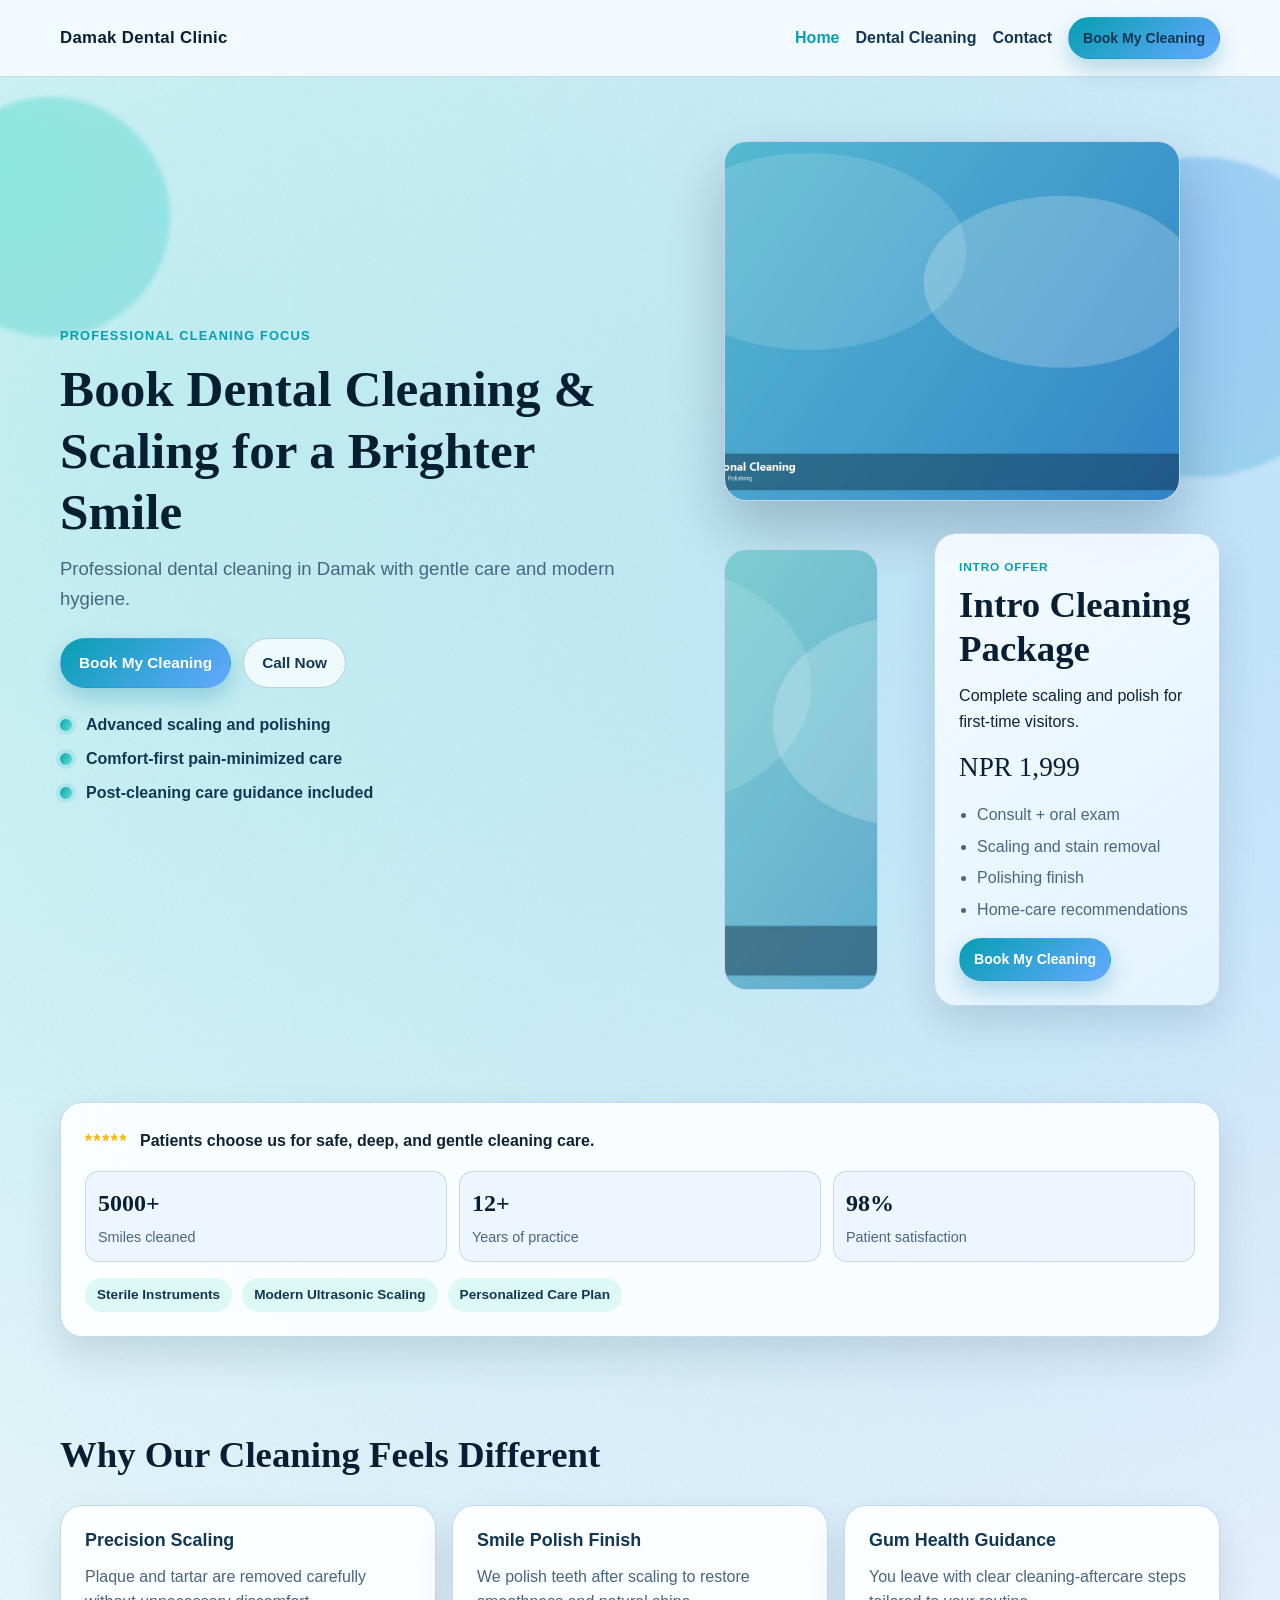
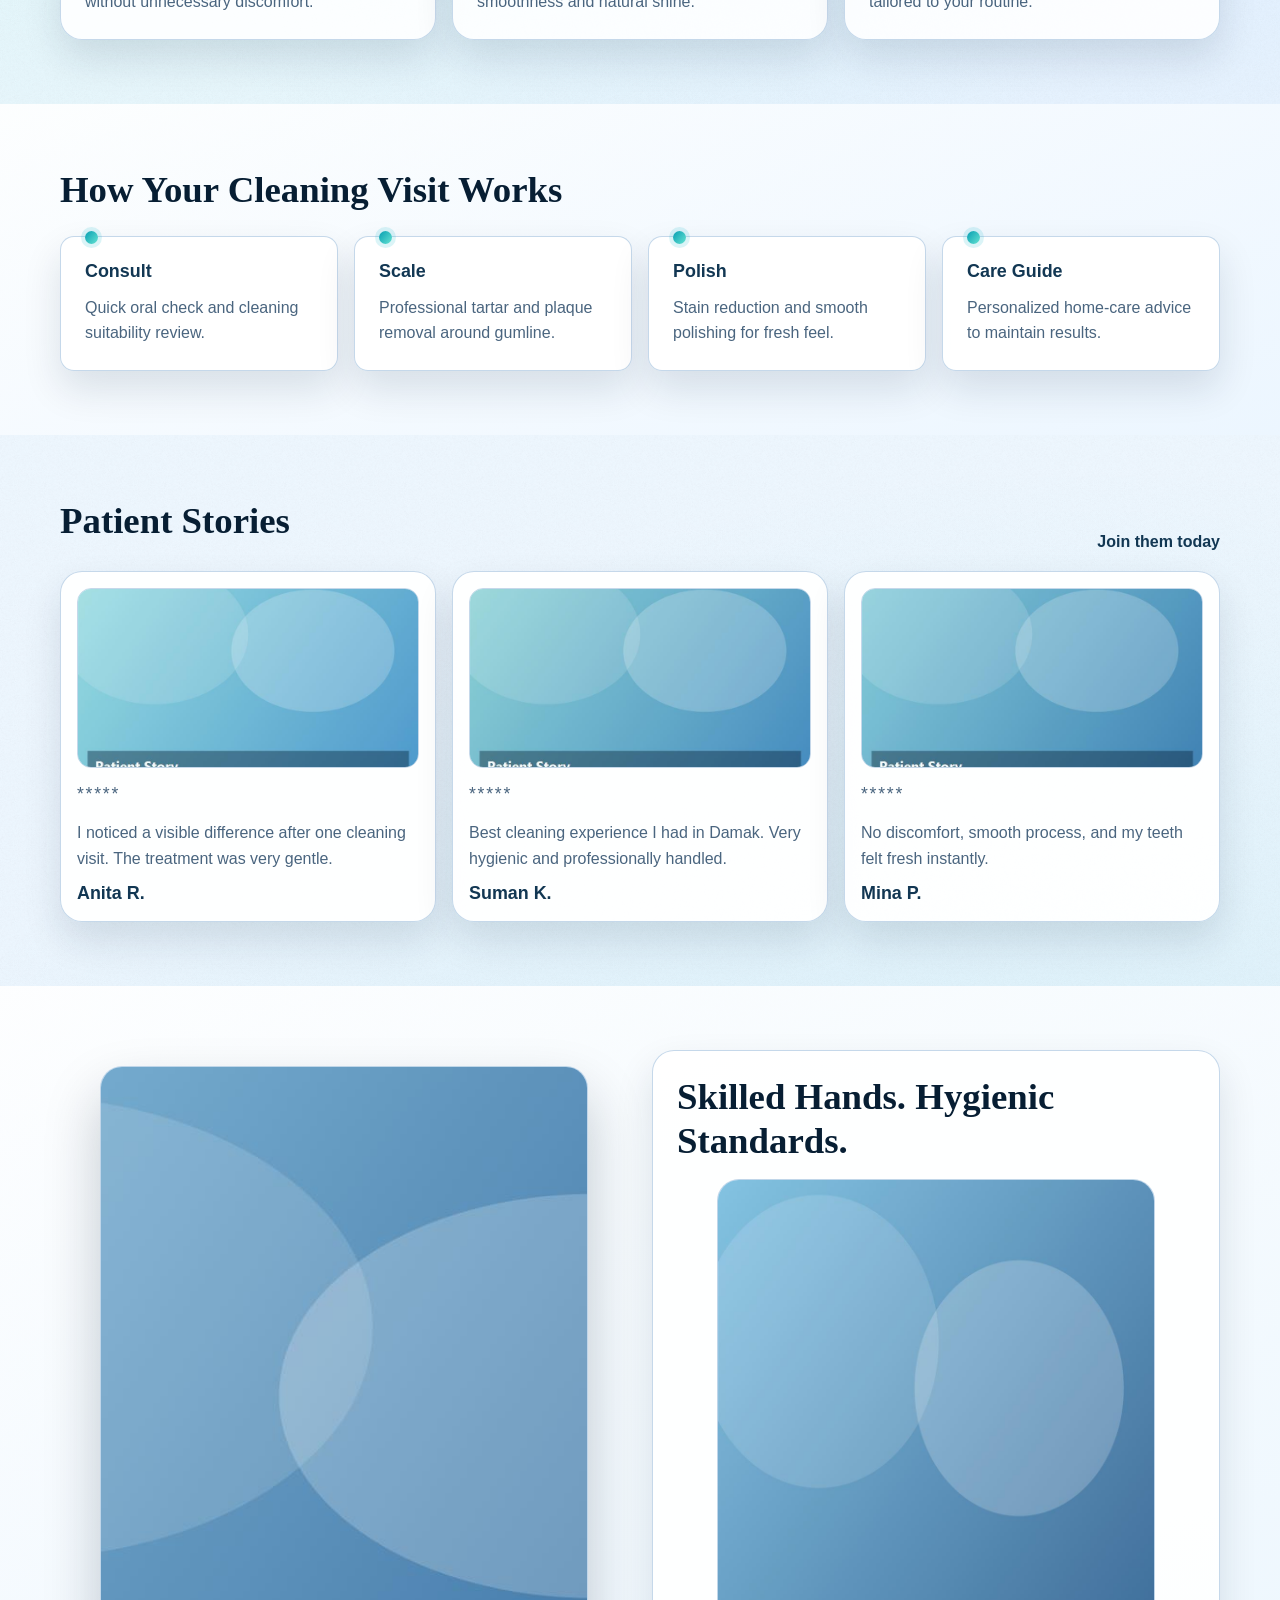
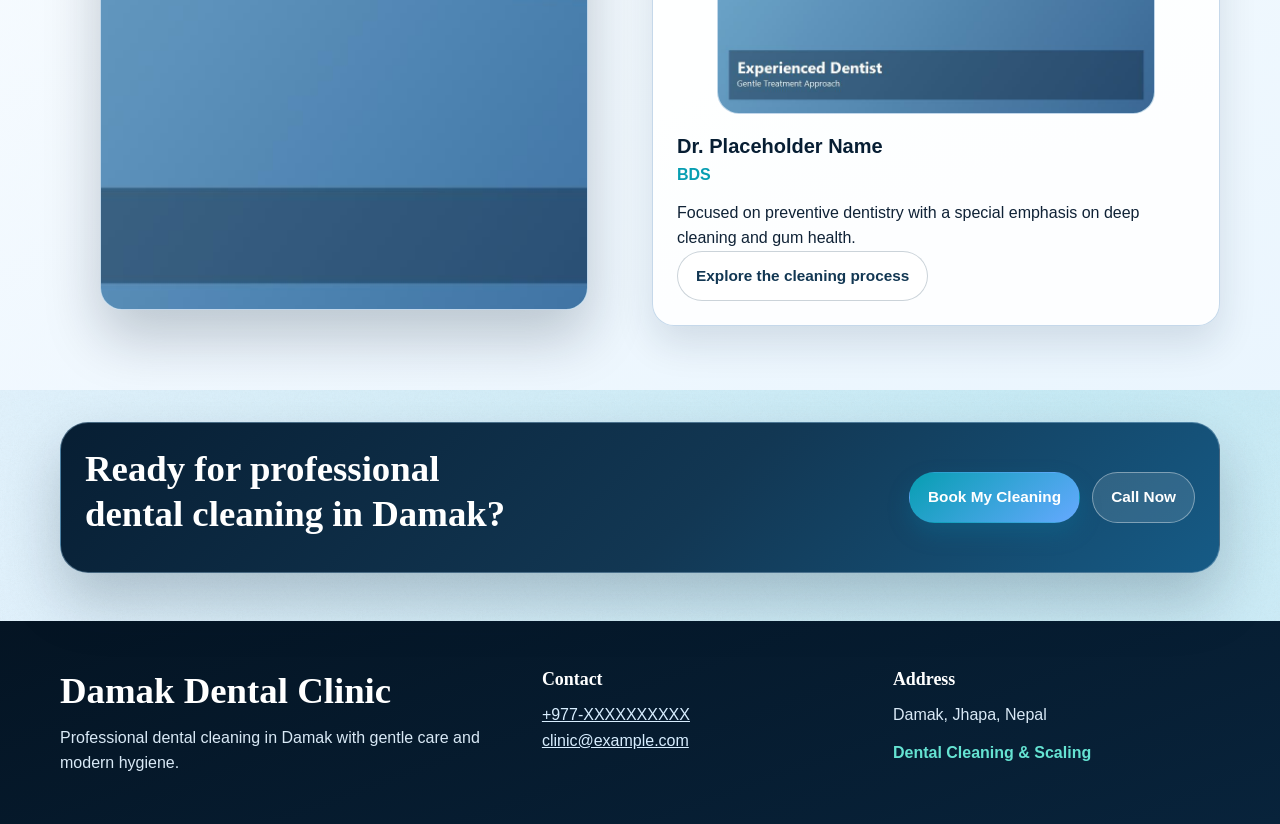
==== index.html @ 348a1a47 "Initial dental cleaning site" ====
<!doctype html>
<html lang="en">
<head>
  <meta charset="UTF-8" />
  <meta name="viewport" content="width=device-width, initial-scale=1.0" />
  <title>Dental Cleaning in Damak | Damak Dental Clinic</title>
  <meta name="description" content="Book professional dental cleaning in Damak. Damak Dental Clinic provides gentle scaling and polishing for a brighter, healthier smile." />
  <meta property="og:title" content="Dental Cleaning in Damak | Damak Dental Clinic" />
  <meta property="og:description" content="Professional teeth scaling and polishing in Damak. Book your cleaning today." />
  <meta property="og:type" content="website" />
  <meta property="og:url" content="https://example.com/" />
  <meta property="og:image" content="https://example.com/assets/images/hero-cleaning-main.jpg" />
  <link rel="stylesheet" href="assets/css/styles.css" />
</head>
<body>
  <a class="skip-link" href="#main-content">Skip to content</a>

  <header class="site-header">
    <div class="container nav-wrap">
      <a href="index.html" class="brand" data-clinic-name>Damak Dental Clinic</a>
      <button class="nav-toggle" type="button" aria-expanded="false" aria-controls="site-nav" aria-label="Toggle menu">
        <span></span><span></span><span></span>
      </button>
      <nav id="site-nav" class="site-nav" aria-label="Main navigation">
        <a class="active" href="index.html">Home</a>
        <a href="services.html">Dental Cleaning</a>
        <a href="contact.html">Contact</a>
        <a class="btn btn-primary btn-sm" data-primary-cta href="contact.html#booking-form">Book My Cleaning</a>
      </nav>
    </div>
  </header>

  <main id="main-content">
    <section class="hero section">
      <div class="hero-bg" aria-hidden="true">
        <span class="parallax-layer orb orb-1" data-speed="0.08"></span>
        <span class="parallax-layer orb orb-2" data-speed="0.13"></span>
        <span class="parallax-layer orb orb-3" data-speed="0.05"></span>
      </div>
      <div class="container hero-grid">
        <div class="hero-copy hero-sequence">
          <p class="kicker">Professional Cleaning Focus</p>
          <h1>Book <span data-primary-service>Dental Cleaning &amp; Scaling</span> for a Brighter Smile</h1>
          <p class="lead" data-tagline>Professional dental cleaning in Damak with gentle hands, modern hygiene, and visible same-day freshness.</p>
          <div class="hero-actions">
            <a class="btn btn-primary" data-primary-cta href="contact.html#booking-form">Book My Cleaning</a>
            <a class="btn btn-secondary" data-phone-link href="tel:+977XXXXXXXXXX">Call Now</a>
          </div>
          <ul class="hero-benefits">
            <li>Advanced scaling and polishing</li>
            <li>Comfort-first pain-minimized care</li>
            <li>Post-cleaning care guidance included</li>
          </ul>
        </div>
        <div class="hero-media hero-sequence">
          <figure class="image-frame hero-main">
            <img data-hero-main src="assets/images/hero-cleaning-main.jpg" alt="Professional dental cleaning in progress" loading="lazy" />
          </figure>
          <div class="hero-stack">
            <figure class="image-frame hero-detail">
              <img data-hero-detail src="assets/images/hero-cleaning-detail.jpg" alt="Close-up of healthy cleaned teeth" loading="lazy" />
            </figure>
            <article class="offer-card glass">
              <p class="offer-kicker">Intro Offer</p>
              <h2 data-offer-title>Intro Cleaning Package</h2>
              <p data-offer-subtitle>Complete scaling and polish for first-time visitors.</p>
              <p class="offer-price" data-offer-price>NPR 1,999</p>
              <ul data-offer-points>
                <li>Consult + oral exam</li>
                <li>Scaling &amp; stain removal</li>
                <li>Polish + hygiene tips</li>
              </ul>
              <a class="btn btn-primary btn-small" data-primary-cta href="contact.html#booking-form">Book My Cleaning</a>
            </article>
          </div>
        </div>
      </div>
    </section>

    <section class="section section-tight reveal">
      <div class="container">
        <article class="trust-strip">
          <div class="rating-chip">
            <span class="stars">*****</span>
            <p>Patients choose us for safe, deep, and gentle cleaning care.</p>
          </div>
          <ul class="stats" data-trust-stats>
            <li><strong>12+</strong><span>Years experience</span></li>
            <li><strong>5k+</strong><span>Smiles cleaned</span></li>
            <li><strong>98%</strong><span>Returning patients</span></li>
          </ul>
          <ul class="badge-list">
            <li>Sterile Instruments</li>
            <li>Modern Ultrasonic Scaling</li>
            <li>Personalized Care Plan</li>
          </ul>
        </article>
      </div>
    </section>

    <section class="section reveal">
      <div class="container">
        <div class="section-head">
          <h2>Why Our Cleaning Feels Different</h2>
        </div>
        <div class="grid three feature-grid">
          <article class="card feature-card">
            <h3>Precision Scaling</h3>
            <p>Plaque and tartar are removed carefully without unnecessary discomfort.</p>
          </article>
          <article class="card feature-card">
            <h3>Smile Polish Finish</h3>
            <p>We polish teeth after scaling to restore smoothness and natural shine.</p>
          </article>
          <article class="card feature-card">
            <h3>Gum Health Guidance</h3>
            <p>You leave with clear cleaning-aftercare steps tailored to your routine.</p>
          </article>
        </div>
      </div>
    </section>

    <section class="section section-alt reveal">
      <div class="container">
        <h2>How Your Cleaning Visit Works</h2>
        <ol class="timeline">
          <li>
            <h3>Consult</h3>
            <p>Quick oral check and cleaning suitability review.</p>
          </li>
          <li>
            <h3>Scale</h3>
            <p>Professional tartar and plaque removal around gumline.</p>
          </li>
          <li>
            <h3>Polish</h3>
            <p>Stain reduction and smooth polishing for fresh feel.</p>
          </li>
          <li>
            <h3>Care Guide</h3>
            <p>Personalized home-care advice to maintain results.</p>
          </li>
        </ol>
      </div>
    </section>

    <section class="section reveal">
      <div class="container">
        <div class="section-head">
          <h2>Patient Stories</h2>
          <a class="text-link" href="contact.html#booking-form">Join them today</a>
        </div>
        <div class="testimonial-grid" data-testimonials>
          <article class="testimonial-card">
            <img src="assets/images/testimonial-1.jpg" alt="Happy dental cleaning patient" loading="lazy" />
            <p class="stars">*****</p>
            <p>My teeth looked brighter immediately after one cleaning session.</p>
            <h3>Anita R.</h3>
          </article>
        </div>
      </div>
    </section>

    <section class="section section-alt reveal">
      <div class="container split">
        <figure class="image-frame clinic-photo-card">
          <img data-clinic-photo src="assets/images/clinic-sterile-room.jpg" alt="Clean and sterile dental clinic room" loading="lazy" />
        </figure>
        <article class="card doctor-card">
          <h2>Skilled Hands. Hygienic Standards.</h2>
          <figure class="doctor-portrait image-frame">
            <img data-dentist-photo src="assets/images/dentist-portrait.jpg" alt="Dentist portrait" loading="lazy" />
          </figure>
          <p class="doctor-name" data-doctor-name>Dr. Placeholder Name</p>
          <p class="doctor-credential" data-doctor-credential>BDS</p>
          <p data-doctor-bio>Short professional bio placeholder.</p>
          <a class="btn btn-secondary" href="services.html">Explore the cleaning process</a>
        </article>
      </div>
    </section>

    <section class="section cta-band reveal">
      <div class="container cta-inner">
        <h2>Ready for professional dental cleaning in Damak?</h2>
        <div class="cta-actions">
          <a class="btn btn-primary" data-primary-cta href="contact.html#booking-form">Book My Cleaning</a>
          <a class="btn btn-secondary" data-phone-link href="tel:+977XXXXXXXXXX">Call Now</a>
        </div>
      </div>
    </section>
  </main>

  <footer class="site-footer">
    <div class="container footer-grid">
      <div>
        <h2 data-clinic-name>Damak Dental Clinic</h2>
        <p data-tagline>Gentle, affordable dental care in Damak</p>
      </div>
      <div>
        <h3>Contact</h3>
        <p><a data-phone-link href="tel:+977XXXXXXXXXX"><span data-phone-display>+977-XXXXXXXXXX</span></a></p>
        <p><a data-email-link href="mailto:clinic@example.com">clinic@example.com</a></p>
      </div>
      <div>
        <h3>Address</h3>
        <p data-address>Damak, Jhapa, Nepal</p>
        <p class="footer-service"><span data-primary-service>Dental Cleaning &amp; Scaling</span></p>
      </div>
    </div>
  </footer>

  <a class="mobile-primary-cta pulse" data-primary-cta href="contact.html#booking-form">Book My Cleaning</a>

  <script type="application/ld+json" id="localbusiness-schema"></script>
  <script src="assets/js/clinic.config.js"></script>
  <script src="assets/js/main.js"></script>
</body>
</html>
---- assets/css/styles.css ----
:root {
  --navy-950: #04101c;
  --navy-900: #071e33;
  --navy-800: #123753;
  --aqua-600: #079eb2;
  --aqua-500: #10b6c7;
  --mint-400: #65e3d2;
  --sky-400: #65a9ff;
  --white: #ffffff;
  --surface: #f8fcff;
  --surface-strong: #ecf6ff;
  --text: #0f2236;
  --text-muted: #4a657f;
  --border: #bfd4e8;
  --danger: #be2d39;
  --success: #0d8154;
  --shadow-soft: 0 18px 38px rgba(5, 37, 61, 0.12);
  --shadow-deep: 0 28px 56px rgba(2, 24, 40, 0.22);
  --radius-lg: 22px;
  --radius-md: 14px;
  --radius-sm: 10px;
  --space-1: 8px;
  --space-2: 12px;
  --space-3: 16px;
  --space-4: 24px;
  --space-5: 32px;
  --space-6: 48px;
  --space-7: 64px;
  --max-width: 1160px;
  --font-body: "Avenir Next", "Trebuchet MS", "Segoe UI", sans-serif;
  --font-display: "Palatino Linotype", "Book Antiqua", "Times New Roman", serif;
}

*,
*::before,
*::after {
  box-sizing: border-box;
}

html,
body {
  margin: 0;
  padding: 0;
}

body {
  font-family: var(--font-body);
  color: var(--text);
  line-height: 1.6;
  background:
    url("../images/pattern-noise.png"),
    radial-gradient(circle at 8% 10%, rgba(101, 227, 210, 0.32), transparent 42%),
    radial-gradient(circle at 92% 14%, rgba(101, 169, 255, 0.3), transparent 40%),
    radial-gradient(circle at 85% 88%, rgba(16, 182, 199, 0.18), transparent 40%),
    linear-gradient(180deg, #f3fbff 0%, #e9f4ff 100%);
  background-size: 120px 120px, auto, auto, auto, auto;
  background-repeat: repeat, no-repeat, no-repeat, no-repeat, no-repeat;
}

a {
  color: var(--navy-800);
}

a,
button,
input,
textarea,
select,
summary {
  transition: all 0.25s ease;
}

a:focus-visible,
button:focus-visible,
input:focus-visible,
textarea:focus-visible,
select:focus-visible,
summary:focus-visible {
  outline: 3px solid rgba(7, 158, 178, 0.35);
  outline-offset: 2px;
}

.skip-link {
  position: absolute;
  left: -999px;
  top: 10px;
  z-index: 100;
  background: var(--navy-900);
  color: var(--white);
  border-radius: var(--radius-sm);
  padding: 10px 14px;
  text-decoration: none;
}

.skip-link:focus {
  left: 12px;
}

.container {
  width: min(100% - 2rem, var(--max-width));
  margin-inline: auto;
}

.section {
  position: relative;
  padding: var(--space-7) 0;
}

.section-tight {
  padding: var(--space-5) 0;
}

.section-alt {
  background: linear-gradient(160deg, rgba(255, 255, 255, 0.9), rgba(236, 246, 255, 0.95));
}

.kicker {
  margin: 0 0 var(--space-2);
  text-transform: uppercase;
  letter-spacing: 0.09em;
  font-size: 0.8rem;
  font-weight: 800;
  color: var(--aqua-600);
}

h1,
h2,
h3 {
  margin: 0 0 var(--space-2);
  line-height: 1.2;
}

h1,
h2 {
  font-family: var(--font-display);
}

h1 {
  font-size: clamp(2rem, 5vw, 3.2rem);
  color: var(--navy-900);
}

h2 {
  font-size: clamp(1.5rem, 3.5vw, 2.3rem);
  color: var(--navy-900);
}

h3 {
  font-size: 1.12rem;
  color: var(--navy-800);
}

p {
  margin: 0;
}

.lead {
  color: var(--text-muted);
  max-width: 62ch;
  font-size: clamp(1rem, 2.2vw, 1.16rem);
}

.site-header {
  position: sticky;
  top: 0;
  z-index: 50;
  background: rgba(248, 252, 255, 0.88);
  backdrop-filter: blur(10px);
  border-bottom: 1px solid rgba(191, 212, 232, 0.8);
}

.nav-wrap {
  min-height: 76px;
  display: flex;
  align-items: center;
  justify-content: space-between;
  gap: var(--space-3);
}

.brand {
  color: var(--navy-900);
  text-decoration: none;
  font-weight: 900;
  letter-spacing: 0.02em;
  font-size: 1.05rem;
}

.site-nav {
  display: flex;
  align-items: center;
  gap: var(--space-3);
}

.site-nav a {
  text-decoration: none;
  font-weight: 700;
  color: var(--navy-800);
}

.site-nav a.active {
  color: var(--aqua-600);
}

.nav-toggle {
  display: none;
  width: 44px;
  height: 38px;
  border: 1px solid var(--border);
  border-radius: var(--radius-sm);
  background: var(--white);
  padding: 7px;
  cursor: pointer;
}

.nav-toggle span {
  display: block;
  width: 100%;
  height: 2px;
  background: var(--navy-900);
  margin: 4px 0;
}

.btn {
  display: inline-flex;
  align-items: center;
  justify-content: center;
  text-decoration: none;
  border-radius: 999px;
  border: 1px solid transparent;
  padding: 12px 18px;
  font-weight: 800;
  cursor: pointer;
  font-size: 0.96rem;
}

.btn-small,
.btn-sm {
  padding: 9px 14px;
  font-size: 0.88rem;
}

.btn-primary {
  background: linear-gradient(140deg, var(--aqua-600), var(--sky-400));
  color: var(--white);
  box-shadow: 0 10px 22px rgba(8, 124, 164, 0.28);
}

.btn-primary:hover {
  transform: translateY(-2px);
  box-shadow: 0 14px 26px rgba(8, 124, 164, 0.34);
}

.btn-secondary {
  background: rgba(255, 255, 255, 0.72);
  color: var(--navy-800);
  border-color: rgba(18, 55, 83, 0.22);
}

.btn-secondary:hover {
  transform: translateY(-2px);
  border-color: rgba(18, 55, 83, 0.35);
}

.hero {
  overflow: hidden;
  padding-top: var(--space-6);
}

.hero-bg {
  position: absolute;
  inset: 0;
  pointer-events: none;
}

.orb {
  position: absolute;
  border-radius: 999px;
  filter: blur(2px);
}

.orb-1 {
  width: 240px;
  height: 240px;
  left: -70px;
  top: 20px;
  background: radial-gradient(circle at 30% 30%, rgba(101, 227, 210, 0.6), rgba(16, 182, 199, 0.22));
}

.orb-2 {
  width: 320px;
  height: 320px;
  right: -80px;
  top: 80px;
  background: radial-gradient(circle at 30% 30%, rgba(101, 169, 255, 0.5), rgba(7, 158, 178, 0.2));
}

.orb-3 {
  width: 180px;
  height: 180px;
  right: 34%;
  bottom: 20px;
  background: radial-gradient(circle at 40% 40%, rgba(101, 227, 210, 0.42), rgba(7, 158, 178, 0.12));
}

.hero-grid {
  display: grid;
  gap: var(--space-5);
  align-items: center;
  grid-template-columns: 1.05fr 0.95fr;
}

.hero-copy {
  position: relative;
  z-index: 1;
}

.hero-actions {
  margin-top: var(--space-4);
  display: flex;
  flex-wrap: wrap;
  gap: var(--space-2);
}

.hero-benefits {
  margin: var(--space-4) 0 0;
  padding: 0;
  list-style: none;
  display: grid;
  gap: 8px;
}

.hero-benefits li {
  color: var(--navy-800);
  font-weight: 700;
  position: relative;
  padding-left: 26px;
}

.hero-benefits li::before {
  content: "";
  position: absolute;
  left: 0;
  top: 7px;
  width: 12px;
  height: 12px;
  border-radius: 999px;
  background: linear-gradient(120deg, var(--aqua-600), var(--mint-400));
  box-shadow: 0 0 0 4px rgba(16, 182, 199, 0.14);
}

.hero-media {
  position: relative;
  z-index: 1;
  display: grid;
  gap: var(--space-3);
}

.hero-stack {
  display: grid;
  gap: var(--space-3);
  grid-template-columns: 0.9fr 1.1fr;
}

.image-frame {
  border-radius: var(--radius-lg);
  overflow: hidden;
  border: 1px solid rgba(191, 212, 232, 0.9);
  background: linear-gradient(150deg, #d5ecff, #c1ddf3, #d0f4ef);
  position: relative;
}

.image-frame img {
  display: block;
  width: 100%;
  height: 100%;
  object-fit: cover;
}

.hero-main {
  min-height: 360px;
  box-shadow: var(--shadow-deep);
}

.hero-detail {
  min-height: 220px;
}

.image-frame.is-missing img {
  opacity: 0;
}

.image-frame.is-missing::after {
  content: "Dental image placeholder";
  position: absolute;
  inset: auto 16px 16px 16px;
  padding: 8px 10px;
  font-size: 0.8rem;
  color: var(--navy-900);
  background: rgba(255, 255, 255, 0.84);
  border-radius: 999px;
  text-align: center;
  font-weight: 700;
}

.card,
.glass,
.offer-card,
.trust-strip,
.testimonial-card {
  border-radius: var(--radius-lg);
  border: 1px solid rgba(191, 212, 232, 0.9);
}

.card {
  background: rgba(255, 255, 255, 0.88);
  box-shadow: var(--shadow-soft);
  padding: var(--space-4);
}

.glass {
  background: linear-gradient(145deg, rgba(248, 252, 255, 0.92), rgba(232, 246, 255, 0.82));
  backdrop-filter: blur(4px);
}

.offer-card {
  padding: var(--space-4);
  box-shadow: var(--shadow-soft);
}

.offer-kicker {
  color: var(--aqua-600);
  font-weight: 800;
  text-transform: uppercase;
  letter-spacing: 0.07em;
  font-size: 0.74rem;
  margin-bottom: 6px;
}

.offer-price {
  margin-top: var(--space-2);
  margin-bottom: var(--space-2);
  font-family: var(--font-display);
  font-size: 1.7rem;
  color: var(--navy-900);
}

[data-offer-points] {
  margin: 0 0 var(--space-3);
  padding-left: 18px;
  color: var(--text-muted);
}

[data-offer-points] li + li {
  margin-top: 6px;
}

.trust-strip {
  display: grid;
  gap: var(--space-3);
  align-items: center;
  background: rgba(255, 255, 255, 0.88);
  padding: var(--space-4);
  box-shadow: var(--shadow-soft);
}

.rating-chip {
  display: flex;
  align-items: center;
  gap: var(--space-2);
  flex-wrap: wrap;
  font-weight: 700;
}

.stars {
  color: #f6b400;
  letter-spacing: 0.1em;
  font-size: 1.1rem;
}

.stats {
  margin: 0;
  padding: 0;
  list-style: none;
  display: grid;
  grid-template-columns: repeat(3, minmax(0, 1fr));
  gap: var(--space-2);
}

.stats li {
  background: rgba(236, 246, 255, 0.95);
  border: 1px solid rgba(191, 212, 232, 0.85);
  border-radius: var(--radius-md);
  padding: var(--space-2);
  display: grid;
  gap: 4px;
}

.stats strong {
  font-family: var(--font-display);
  font-size: 1.5rem;
  color: var(--navy-900);
}

.stats span {
  color: var(--text-muted);
  font-size: 0.9rem;
}

.badge-list {
  margin: 0;
  padding: 0;
  list-style: none;
  display: flex;
  flex-wrap: wrap;
  gap: 10px;
}

.badge-list li {
  border-radius: 999px;
  padding: 6px 12px;
  font-size: 0.85rem;
  font-weight: 700;
  color: var(--navy-800);
  background: rgba(101, 227, 210, 0.2);
}

.section-head {
  margin-bottom: var(--space-3);
  display: flex;
  justify-content: space-between;
  gap: var(--space-3);
  align-items: end;
  flex-wrap: wrap;
}

.text-link {
  text-decoration: none;
  font-weight: 800;
}

.grid {
  display: grid;
  gap: var(--space-3);
}

.grid.three {
  grid-template-columns: repeat(3, minmax(0, 1fr));
}

.feature-card p {
  color: var(--text-muted);
}

.timeline {
  margin: var(--space-4) 0 0;
  padding: 0;
  list-style: none;
  display: grid;
  grid-template-columns: repeat(4, minmax(0, 1fr));
  gap: var(--space-3);
}

.timeline li {
  position: relative;
  background: rgba(255, 255, 255, 0.95);
  border: 1px solid rgba(191, 212, 232, 0.9);
  border-radius: var(--radius-md);
  box-shadow: var(--shadow-soft);
  padding: var(--space-4);
}

.timeline li::before {
  content: "";
  width: 13px;
  height: 13px;
  border-radius: 999px;
  position: absolute;
  left: var(--space-4);
  top: -6px;
  background: linear-gradient(130deg, var(--aqua-600), var(--mint-400));
  box-shadow: 0 0 0 4px rgba(16, 182, 199, 0.15);
}

.timeline li p {
  color: var(--text-muted);
}

.testimonial-grid {
  display: grid;
  grid-template-columns: repeat(3, minmax(0, 1fr));
  gap: var(--space-3);
}

.testimonial-card {
  background: rgba(255, 255, 255, 0.94);
  box-shadow: var(--shadow-soft);
  padding: var(--space-3);
  display: grid;
  gap: var(--space-2);
}

.testimonial-card img {
  width: 100%;
  height: 180px;
  object-fit: cover;
  border-radius: var(--radius-md);
  border: 1px solid rgba(191, 212, 232, 0.9);
}

.testimonial-card p {
  color: var(--text-muted);
}

.testimonial-card h3 {
  margin: 0;
}

.split {
  display: grid;
  grid-template-columns: 1fr 1fr;
  gap: var(--space-4);
  align-items: stretch;
}

.clinic-photo-card {
  min-height: 340px;
  box-shadow: var(--shadow-deep);
}

.doctor-card .doctor-name {
  font-size: 1.25rem;
  font-weight: 900;
  color: var(--navy-900);
}

.doctor-portrait {
  min-height: 220px;
  margin-bottom: var(--space-3);
}

.doctor-card .doctor-credential {
  color: var(--aqua-600);
  font-weight: 800;
  margin-bottom: var(--space-2);
}

.cta-band {
  padding-top: var(--space-5);
  padding-bottom: var(--space-6);
}

.cta-inner {
  background: linear-gradient(135deg, var(--navy-900), var(--navy-800) 55%, #165b86);
  color: var(--white);
  border-radius: 28px;
  box-shadow: var(--shadow-deep);
  border: 1px solid rgba(132, 172, 199, 0.5);
  display: flex;
  align-items: center;
  justify-content: space-between;
  gap: var(--space-3);
  padding: var(--space-4);
}

.cta-inner h2 {
  color: var(--white);
  max-width: 25ch;
}

.cta-actions {
  display: flex;
  flex-wrap: wrap;
  gap: var(--space-2);
}

.cta-inner .btn-secondary {
  background: rgba(255, 255, 255, 0.12);
  color: var(--white);
  border-color: rgba(255, 255, 255, 0.38);
}

.service-hero .hero-grid {
  align-items: end;
}

.check-list {
  margin: 0;
  padding-left: 20px;
}

.check-list li + li {
  margin-top: 9px;
}

.faq-group {
  display: grid;
  gap: var(--space-2);
}

.faq-item {
  border: 1px solid rgba(191, 212, 232, 0.9);
  border-radius: var(--radius-md);
  background: rgba(255, 255, 255, 0.92);
  box-shadow: var(--shadow-soft);
  padding: 0 var(--space-3);
}

.faq-item summary {
  cursor: pointer;
  list-style: none;
  font-weight: 800;
  color: var(--navy-800);
  padding: var(--space-3) 0;
}

.faq-item summary::-webkit-details-marker {
  display: none;
}

.faq-item p {
  padding-bottom: var(--space-3);
  color: var(--text-muted);
}

.booking-grid {
  display: grid;
  gap: var(--space-4);
  grid-template-columns: 1.08fr 0.92fr;
  align-items: start;
}

.highlight-card {
  border: 1px solid rgba(101, 169, 255, 0.35);
  background: linear-gradient(165deg, rgba(255, 255, 255, 0.95), rgba(230, 246, 255, 0.92));
}

.booking-window {
  color: var(--aqua-600);
  font-weight: 800;
  margin-bottom: var(--space-3);
}

.contact-side {
  display: grid;
  gap: var(--space-3);
}

form {
  display: grid;
  gap: 8px;
}

label {
  margin-top: var(--space-2);
  font-weight: 800;
  color: var(--navy-800);
}

input,
textarea,
select {
  width: 100%;
  border: 1px solid rgba(191, 212, 232, 0.95);
  border-radius: var(--radius-sm);
  font: inherit;
  color: var(--text);
  background: rgba(255, 255, 255, 0.95);
  padding: 11px 12px;
}

textarea {
  resize: vertical;
  min-height: 100px;
}

.field-error {
  margin: 0;
  min-height: 1.1em;
  color: var(--danger);
  font-size: 0.9rem;
}

.form-status {
  margin: 6px 0 0;
  min-height: 1.2em;
  font-weight: 700;
}

.form-status.success {
  color: var(--success);
}

.form-status.error {
  color: var(--danger);
}

.map-card iframe {
  border: 0;
  width: 100%;
  min-height: 250px;
  border-radius: var(--radius-md);
  margin-top: var(--space-2);
}

.note {
  margin-top: var(--space-2);
  color: var(--text-muted);
  font-size: 0.92rem;
}

.hours {
  margin: 0;
  padding: 0;
  list-style: none;
  color: var(--text-muted);
}

.hours li + li {
  margin-top: 6px;
}

.site-footer {
  background: linear-gradient(160deg, #041423, #08233b);
  color: #d9e9f6;
  padding: var(--space-6) 0;
}

.site-footer h2,
.site-footer h3 {
  color: var(--white);
  font-family: var(--font-display);
}

.site-footer a {
  color: #d8eeff;
}

.footer-grid {
  display: grid;
  grid-template-columns: 1.4fr 1fr 1fr;
  gap: var(--space-4);
}

.footer-service {
  margin-top: var(--space-2);
  font-weight: 700;
  color: var(--mint-400);
}

.mobile-primary-cta {
  position: fixed;
  left: 50%;
  transform: translateX(-50%);
  bottom: 14px;
  z-index: 60;
  text-decoration: none;
  background: linear-gradient(140deg, var(--aqua-600), var(--sky-400));
  color: var(--white);
  border-radius: 999px;
  box-shadow: 0 12px 26px rgba(6, 53, 83, 0.35);
  padding: 12px 20px;
  font-weight: 900;
  display: none;
}

.hero-sequence {
  opacity: 0;
  transform: translateY(24px);
}

.reveal {
  opacity: 0;
  transform: translateY(30px);
  transition: opacity 0.75s ease, transform 0.75s cubic-bezier(0.2, 0.7, 0.1, 1);
}

.reveal.is-visible {
  opacity: 1;
  transform: translateY(0);
}

body.is-loaded .hero-sequence {
  animation: heroRise 0.8s cubic-bezier(0.2, 0.7, 0.1, 1) forwards;
}

body.is-loaded .hero-sequence:nth-child(2) {
  animation-delay: 0.12s;
}

.pulse {
  animation: softPulse 2.9s ease-in-out infinite;
}

@keyframes heroRise {
  from {
    opacity: 0;
    transform: translateY(24px);
  }
  to {
    opacity: 1;
    transform: translateY(0);
  }
}

@keyframes softPulse {
  0%,
  100% {
    box-shadow: 0 12px 26px rgba(6, 53, 83, 0.35);
  }
  50% {
    box-shadow: 0 14px 30px rgba(10, 144, 184, 0.5);
  }
}

@media (max-width: 1024px) {
  .hero-grid,
  .booking-grid,
  .split {
    grid-template-columns: 1fr;
  }

  .grid.three,
  .timeline,
  .testimonial-grid {
    grid-template-columns: repeat(2, minmax(0, 1fr));
  }

  .footer-grid {
    grid-template-columns: repeat(2, minmax(0, 1fr));
  }
}

@media (max-width: 800px) {
  .section {
    padding: var(--space-6) 0;
  }

  .nav-toggle {
    display: block;
  }

  .site-nav {
    display: none;
    position: absolute;
    left: 1rem;
    right: 1rem;
    top: 74px;
    background: rgba(255, 255, 255, 0.97);
    border: 1px solid var(--border);
    box-shadow: var(--shadow-soft);
    border-radius: var(--radius-md);
    padding: var(--space-2);
    flex-direction: column;
    align-items: stretch;
  }

  .site-nav.open {
    display: flex;
  }

  .hero-stack {
    grid-template-columns: 1fr;
  }

  .stats {
    grid-template-columns: 1fr;
  }

  .cta-inner {
    flex-direction: column;
    align-items: flex-start;
  }

  .mobile-primary-cta {
    display: inline-flex;
  }

  body {
    padding-bottom: 76px;
  }
}

@media (max-width: 640px) {
  .grid.three,
  .timeline,
  .testimonial-grid,
  .footer-grid {
    grid-template-columns: 1fr;
  }

  .hero-main {
    min-height: 270px;
  }
}

@media (prefers-reduced-motion: reduce) {
  * {
    animation-duration: 0.01ms !important;
    animation-iteration-count: 1 !important;
    transition-duration: 0.01ms !important;
    scroll-behavior: auto !important;
  }

  .hero-sequence,
  .reveal {
    opacity: 1 !important;
    transform: none !important;
  }
}
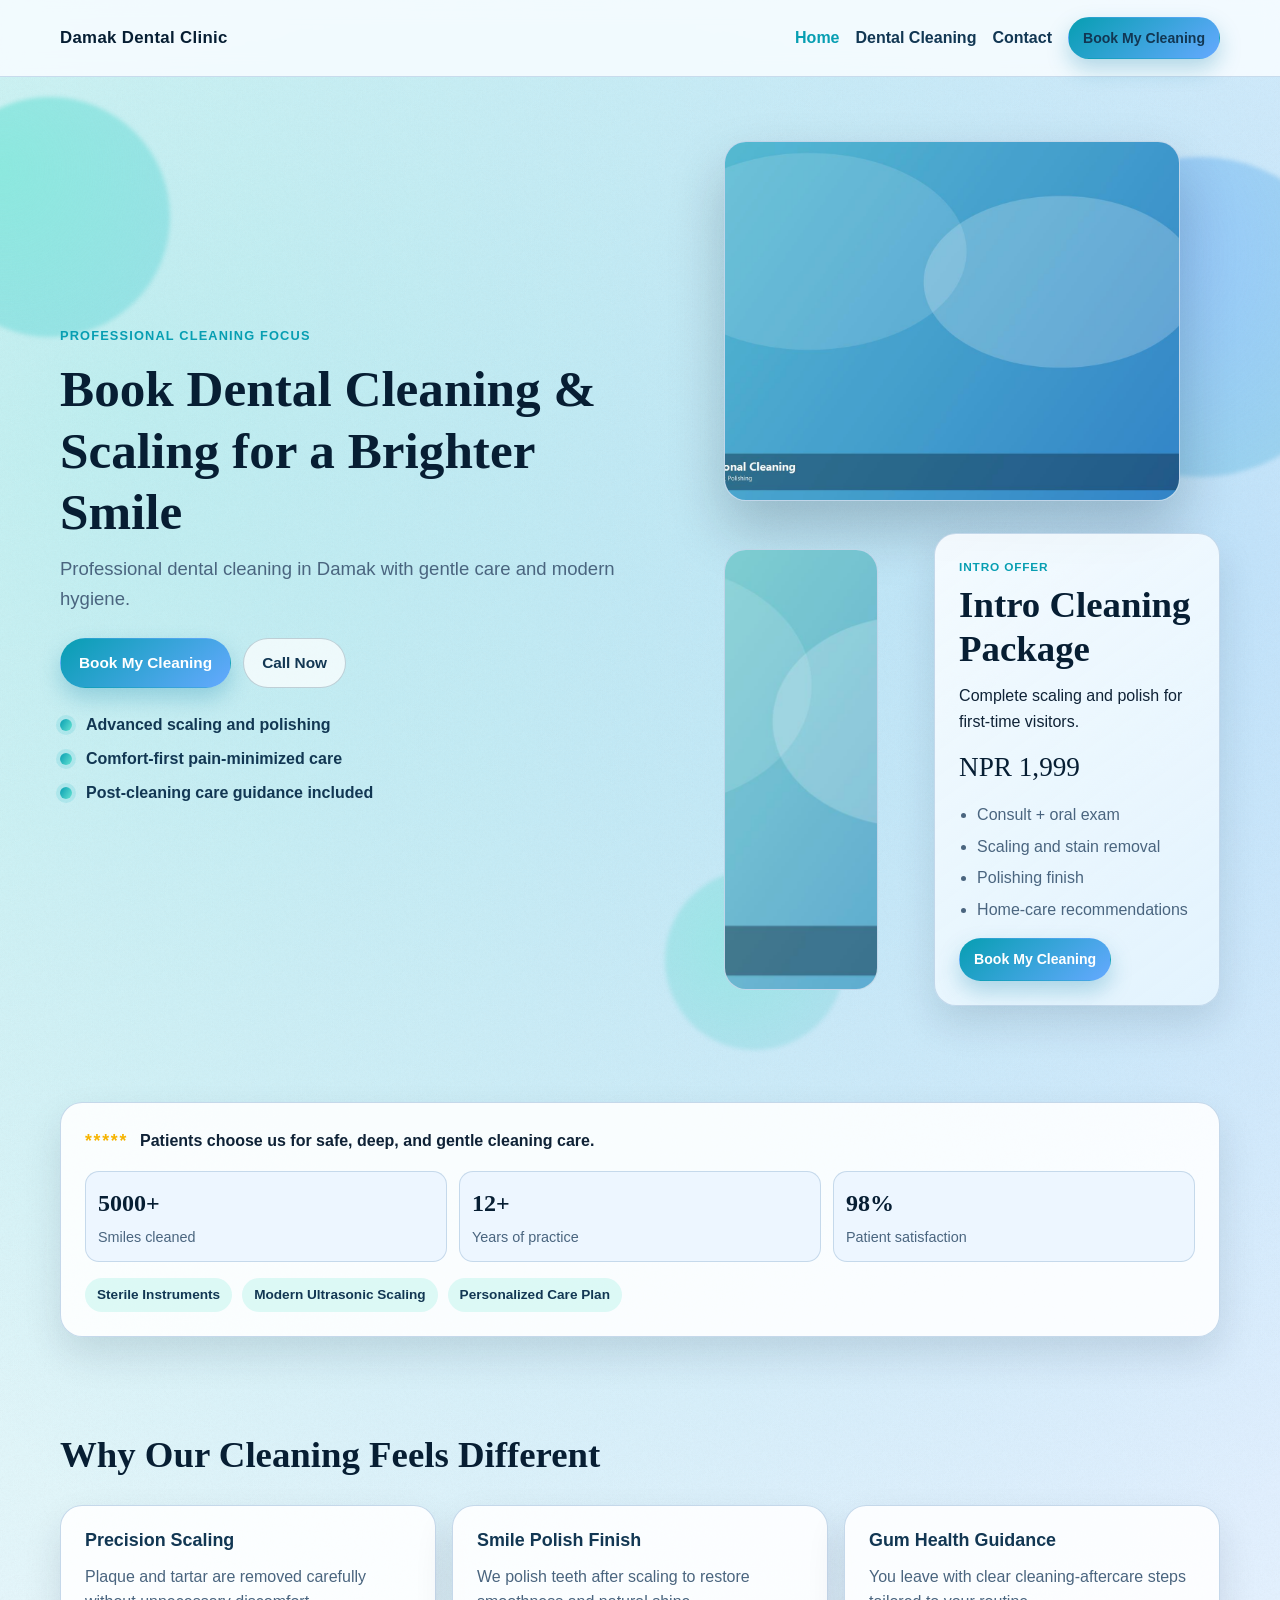
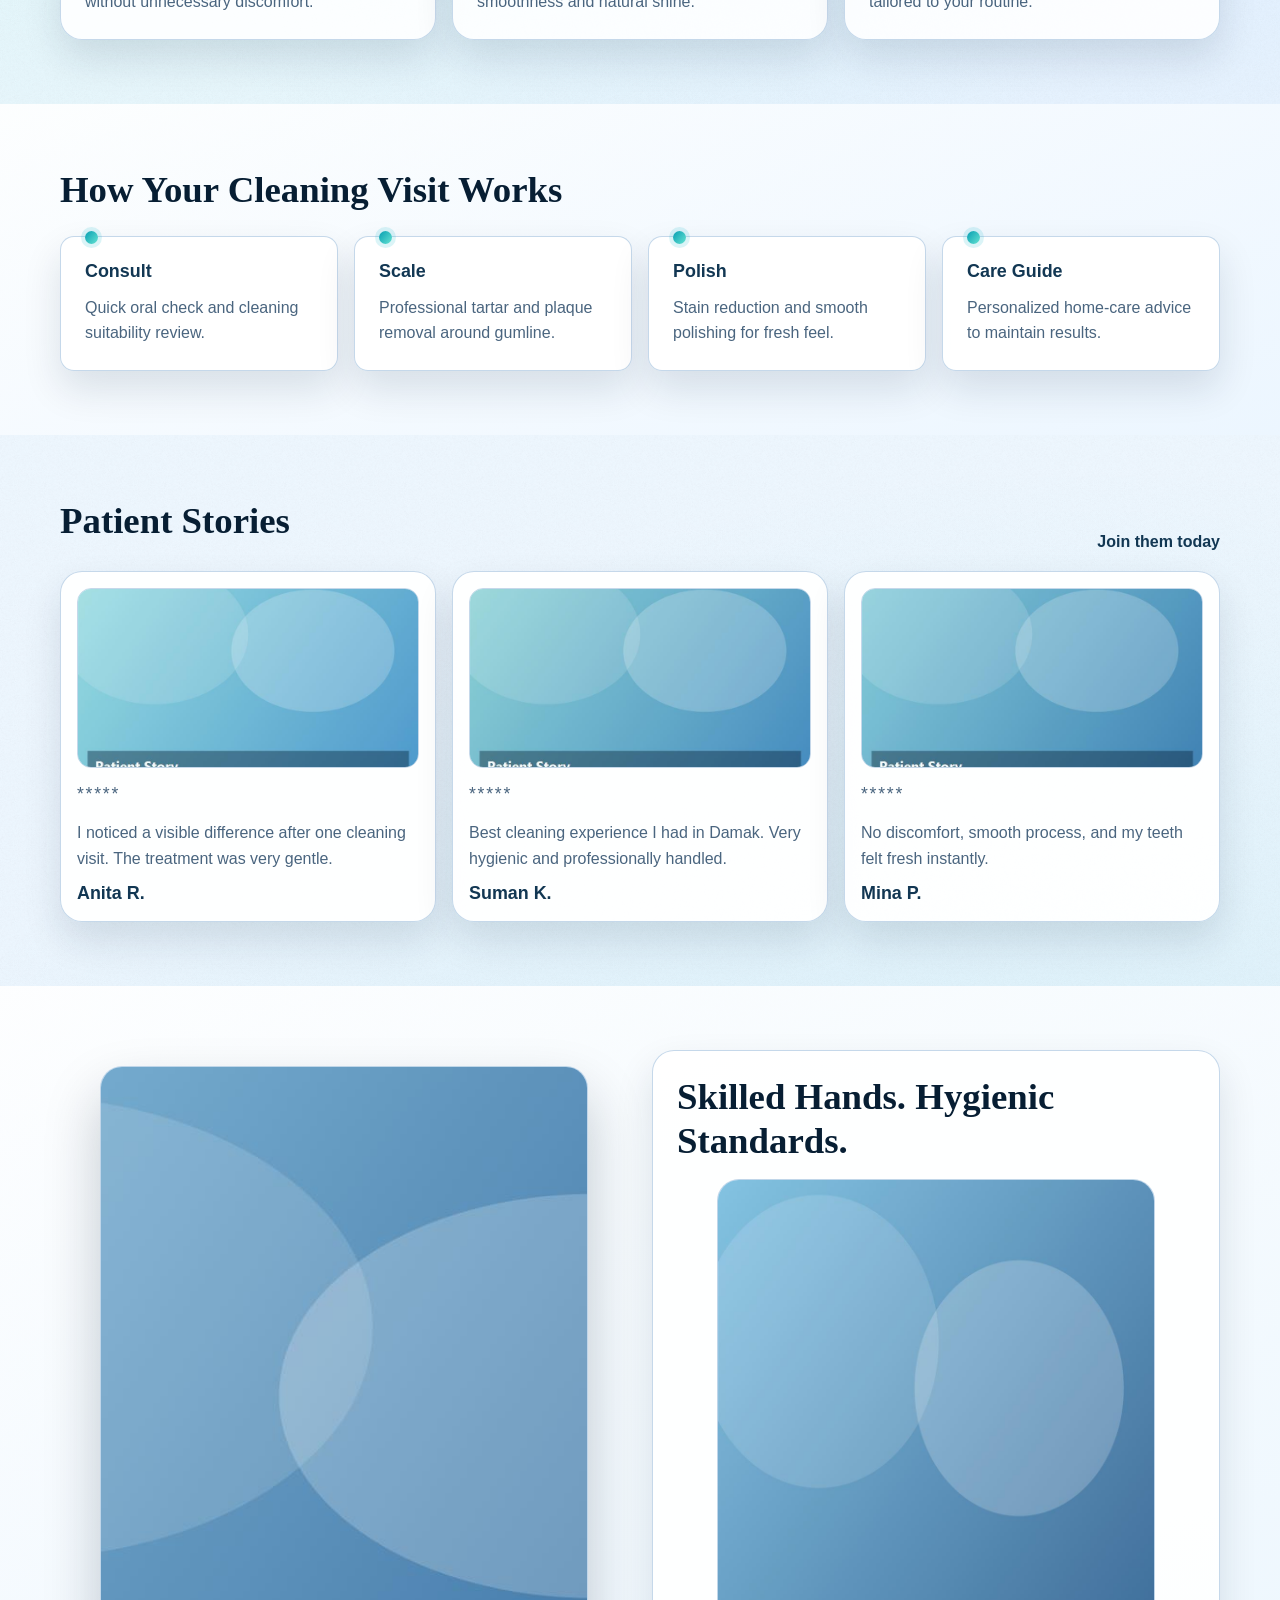
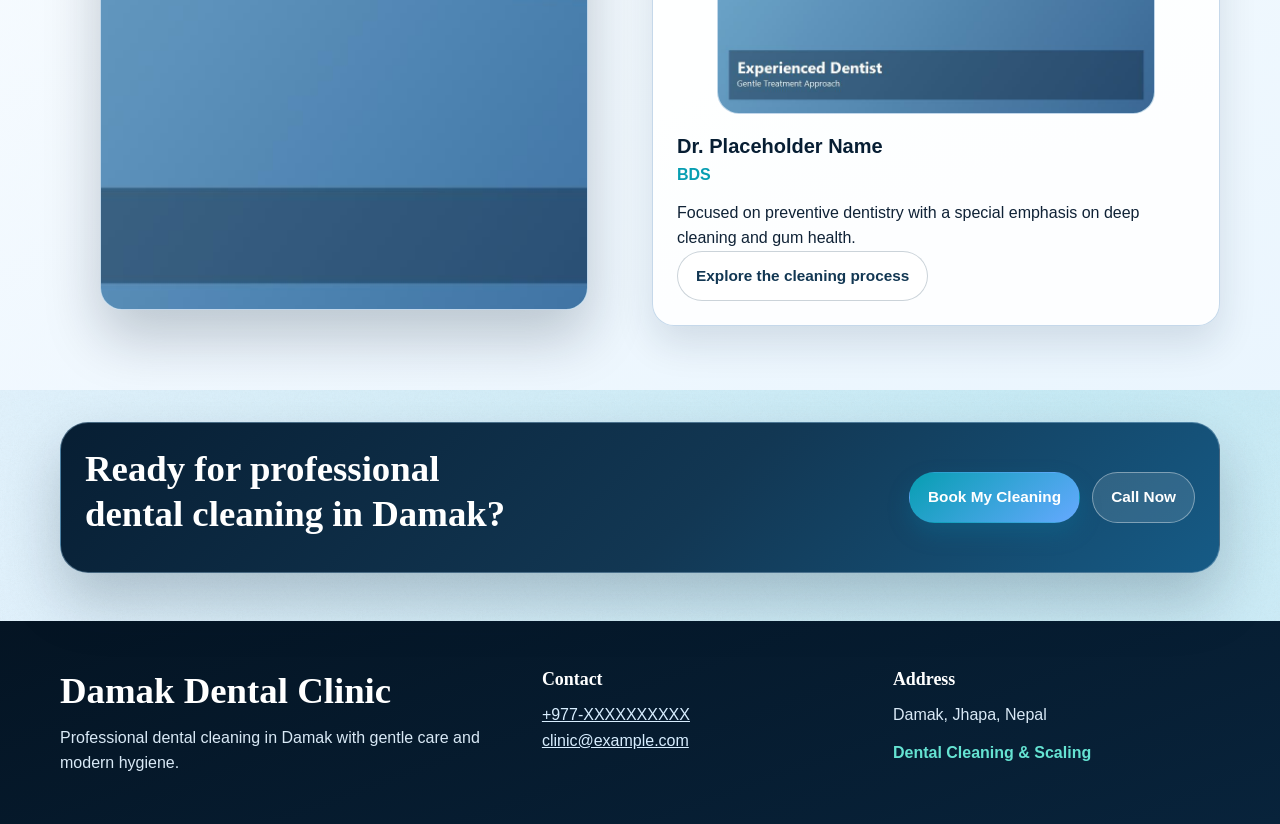
==== commit ce585772: "Add comprehensive security enhancements and UI improvements - Add CSP, X-Content-Type-Options, X-Fra" ====
--- a/index.html
+++ b/index.html
@@ -3,6 +3,10 @@
 <head>
   <meta charset="UTF-8" />
   <meta name="viewport" content="width=device-width, initial-scale=1.0" />
+  <meta http-equiv="Content-Security-Policy" content="default-src 'self'; script-src 'self' 'unsafe-inline'; style-src 'self' 'unsafe-inline'; img-src 'self' data: https:; font-src 'self'; connect-src 'self' https:; frame-src https://www.google.com; base-uri 'self'; form-action 'self' https:;" />
+  <meta http-equiv="X-Content-Type-Options" content="nosniff" />
+  <meta http-equiv="X-Frame-Options" content="SAMEORIGIN" />
+  <meta name="referrer" content="strict-origin-when-cross-origin" />
   <title>Dental Cleaning in Damak | Damak Dental Clinic</title>
   <meta name="description" content="Book professional dental cleaning in Damak. Damak Dental Clinic provides gentle scaling and polishing for a brighter, healthier smile." />
   <meta property="og:title" content="Dental Cleaning in Damak | Damak Dental Clinic" />
--- a/assets/css/styles.css
+++ b/assets/css/styles.css
@@ -1007,3 +1007,190 @@
     transform: none !important;
   }
 }
+
+/* Success Modal Styles */
+.modal-overlay {
+  display: none;
+  position: fixed;
+  top: 0;
+  left: 0;
+  right: 0;
+  bottom: 0;
+  background: rgba(4, 16, 28, 0.75);
+  backdrop-filter: blur(4px);
+  z-index: 1000;
+  align-items: center;
+  justify-content: center;
+  padding: var(--space-3);
+  animation: fadeIn 0.3s ease;
+}
+
+.modal-overlay.show {
+  display: flex;
+}
+
+.modal-content {
+  background: var(--white);
+  border-radius: var(--radius-lg);
+  box-shadow: var(--shadow-deep);
+  max-width: 480px;
+  width: 100%;
+  padding: var(--space-6);
+  text-align: center;
+  animation: slideUp 0.4s ease;
+  position: relative;
+}
+
+.modal-icon {
+  width: 64px;
+  height: 64px;
+  margin: 0 auto var(--space-4);
+  background: linear-gradient(135deg, var(--aqua-500), var(--mint-400));
+  border-radius: 50%;
+  display: flex;
+  align-items: center;
+  justify-content: center;
+  font-size: 32px;
+  animation: scaleIn 0.5s ease 0.2s backwards;
+}
+
+.modal-content h2 {
+  margin-bottom: var(--space-3);
+  color: var(--navy-900);
+}
+
+.modal-content p {
+  color: var(--text-muted);
+  margin-bottom: var(--space-5);
+  line-height: 1.6;
+}
+
+.modal-close {
+  position: absolute;
+  top: var(--space-3);
+  right: var(--space-3);
+  background: transparent;
+  border: none;
+  font-size: 24px;
+  color: var(--text-muted);
+  cursor: pointer;
+  width: 32px;
+  height: 32px;
+  display: flex;
+  align-items: center;
+  justify-content: center;
+  border-radius: 50%;
+  transition: all 0.2s ease;
+}
+
+.modal-close:hover {
+  background: var(--surface);
+  color: var(--text);
+}
+
+/* Loading Spinner */
+.btn-loading {
+  position: relative;
+  pointer-events: none;
+  color: transparent !important;
+}
+
+.btn-loading::after {
+  content: "";
+  position: absolute;
+  width: 18px;
+  height: 18px;
+  top: 50%;
+  left: 50%;
+  margin-left: -9px;
+  margin-top: -9px;
+  border: 3px solid rgba(255, 255, 255, 0.3);
+  border-radius: 50%;
+  border-top-color: white;
+  animation: spin 0.7s linear infinite;
+}
+
+@keyframes fadeIn {
+  from {
+    opacity: 0;
+  }
+  to {
+    opacity: 1;
+  }
+}
+
+@keyframes slideUp {
+  from {
+    opacity: 0;
+    transform: translateY(30px);
+  }
+  to {
+    opacity: 1;
+    transform: translateY(0);
+  }
+}
+
+@keyframes scaleIn {
+  from {
+    transform: scale(0);
+    opacity: 0;
+  }
+  to {
+    transform: scale(1);
+    opacity: 1;
+  }
+}
+
+@keyframes spin {
+  to {
+    transform: rotate(360deg);
+  }
+}
+
+/* Enhanced form error styles */
+input[aria-invalid="true"],
+textarea[aria-invalid="true"],
+select[aria-invalid="true"] {
+  border-color: var(--danger);
+  box-shadow: 0 0 0 3px rgba(190, 45, 57, 0.1);
+}
+
+.field-error {
+  color: var(--danger);
+  font-size: 0.875rem;
+  min-height: 1.2em;
+  margin-top: var(--space-1);
+  font-weight: 600;
+}
+
+.form-status.success {
+  color: var(--success);
+  background: rgba(13, 129, 84, 0.08);
+  padding: var(--space-3);
+  border-radius: var(--radius-sm);
+  border: 1px solid rgba(13, 129, 84, 0.2);
+  font-weight: 600;
+}
+
+.form-status.error {
+  color: var(--danger);
+  background: rgba(190, 45, 57, 0.08);
+  padding: var(--space-3);
+  border-radius: var(--radius-sm);
+  border: 1px solid rgba(190, 45, 57, 0.2);
+  font-weight: 600;
+}
+
+/* Improved focus states for accessibility */
+:focus-visible {
+  outline: 3px solid rgba(7, 158, 178, 0.5);
+  outline-offset: 3px;
+}
+
+/* Better keyboard navigation visibility */
+.btn:focus-visible,
+a:focus-visible {
+  transform: translateY(-2px);
+  box-shadow: 0 6px 20px rgba(7, 158, 178, 0.3);
+}
+
